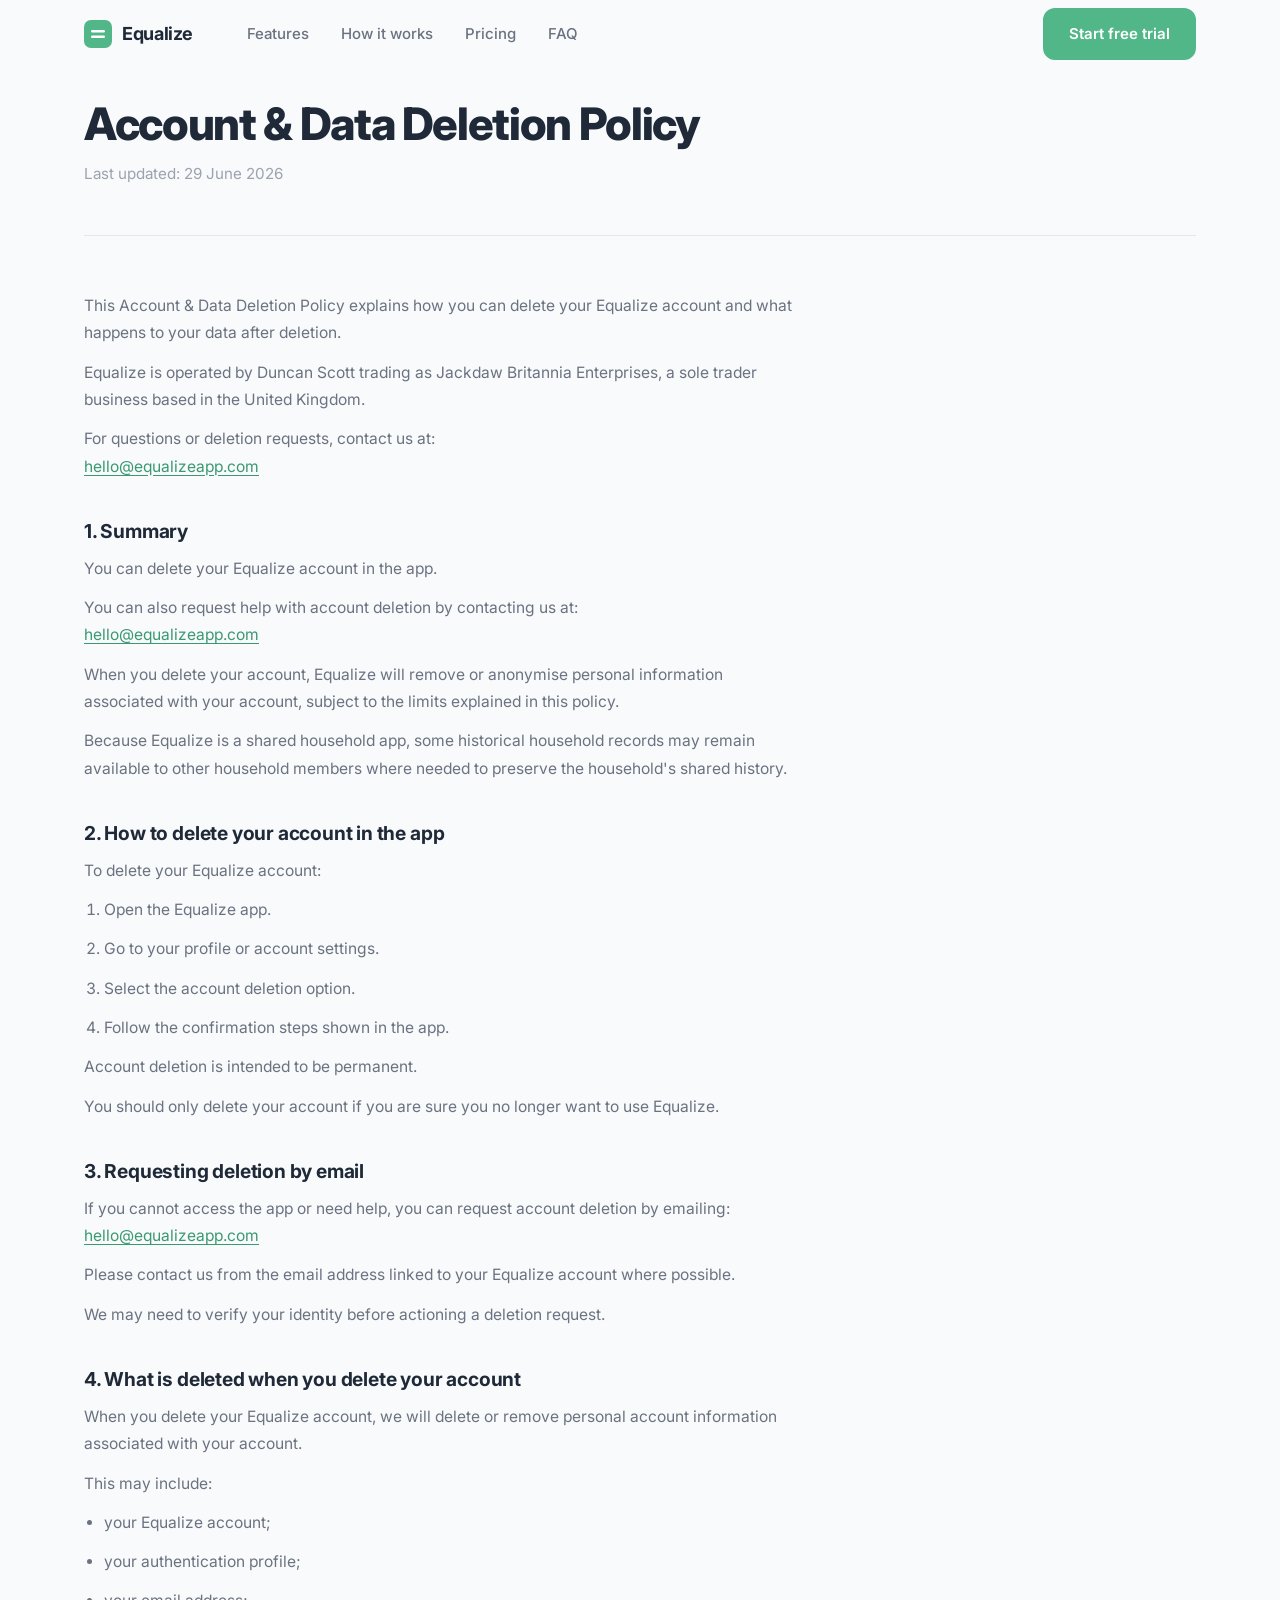
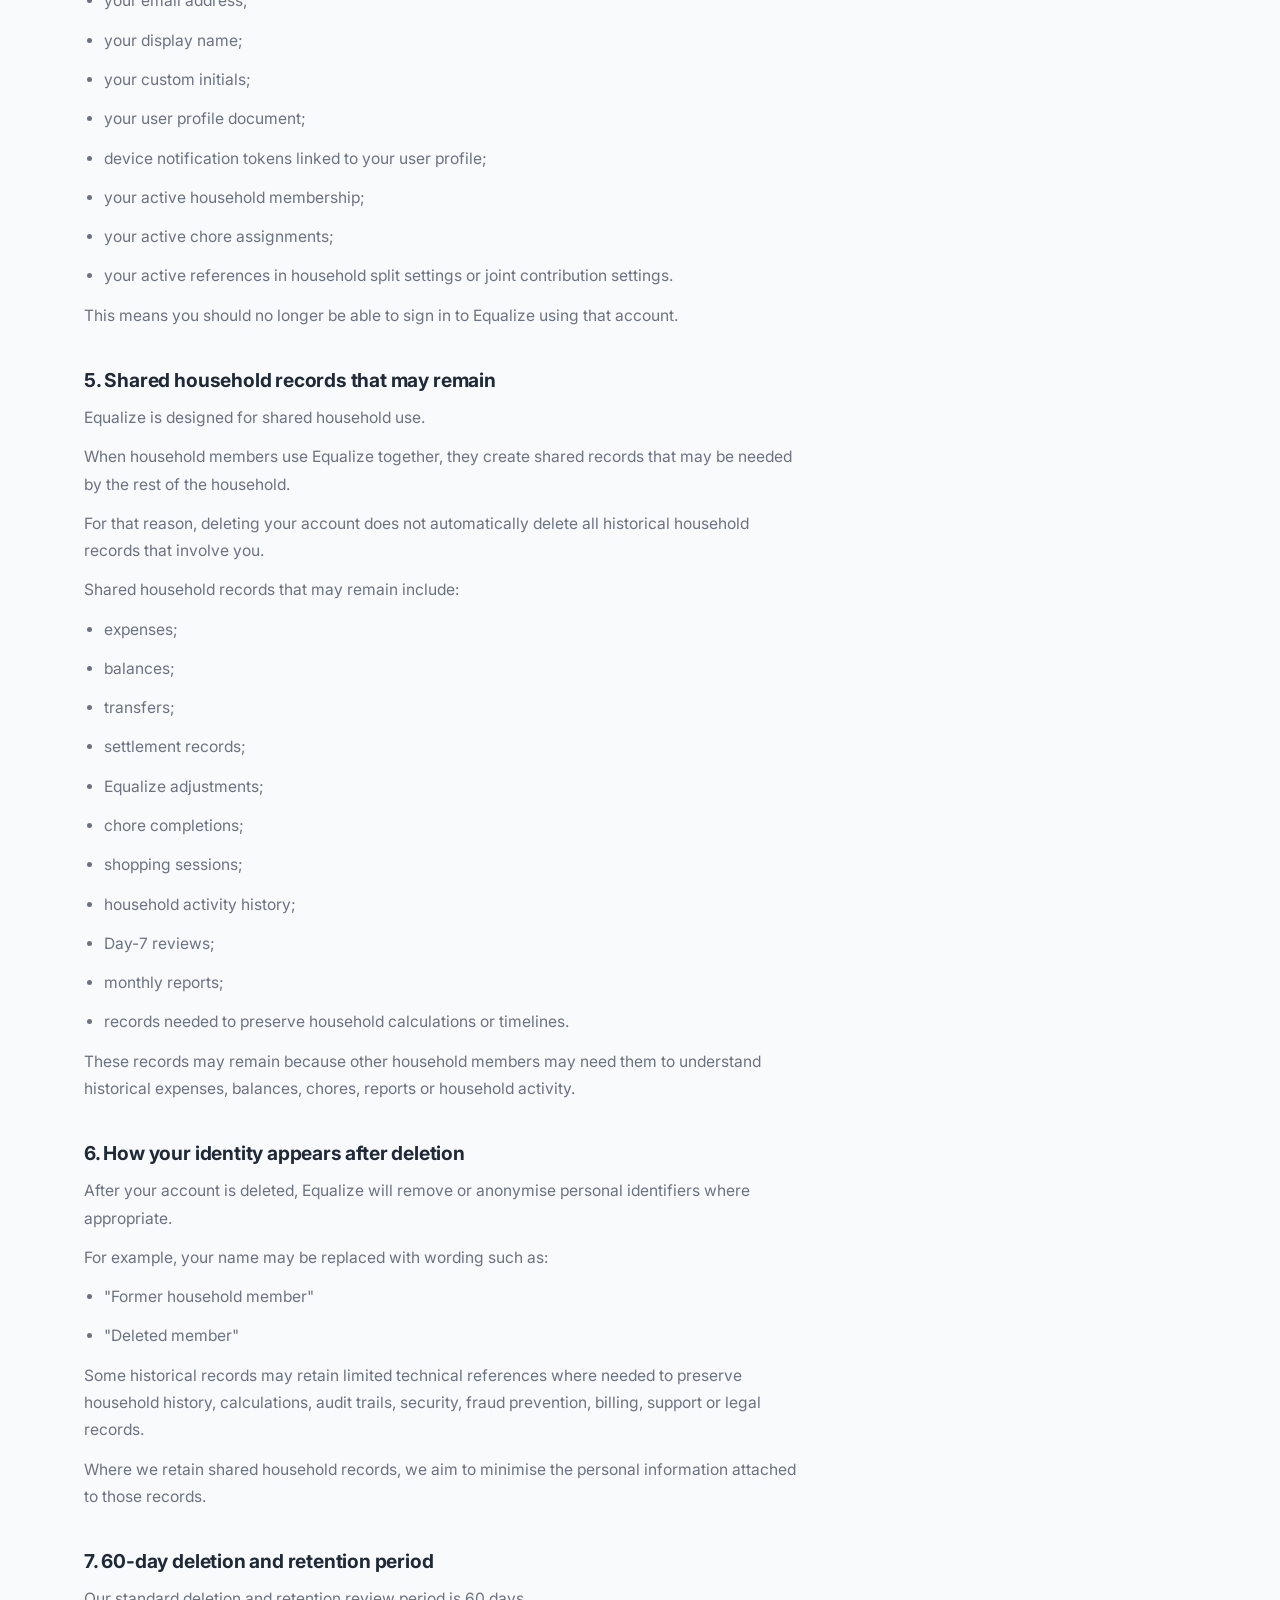
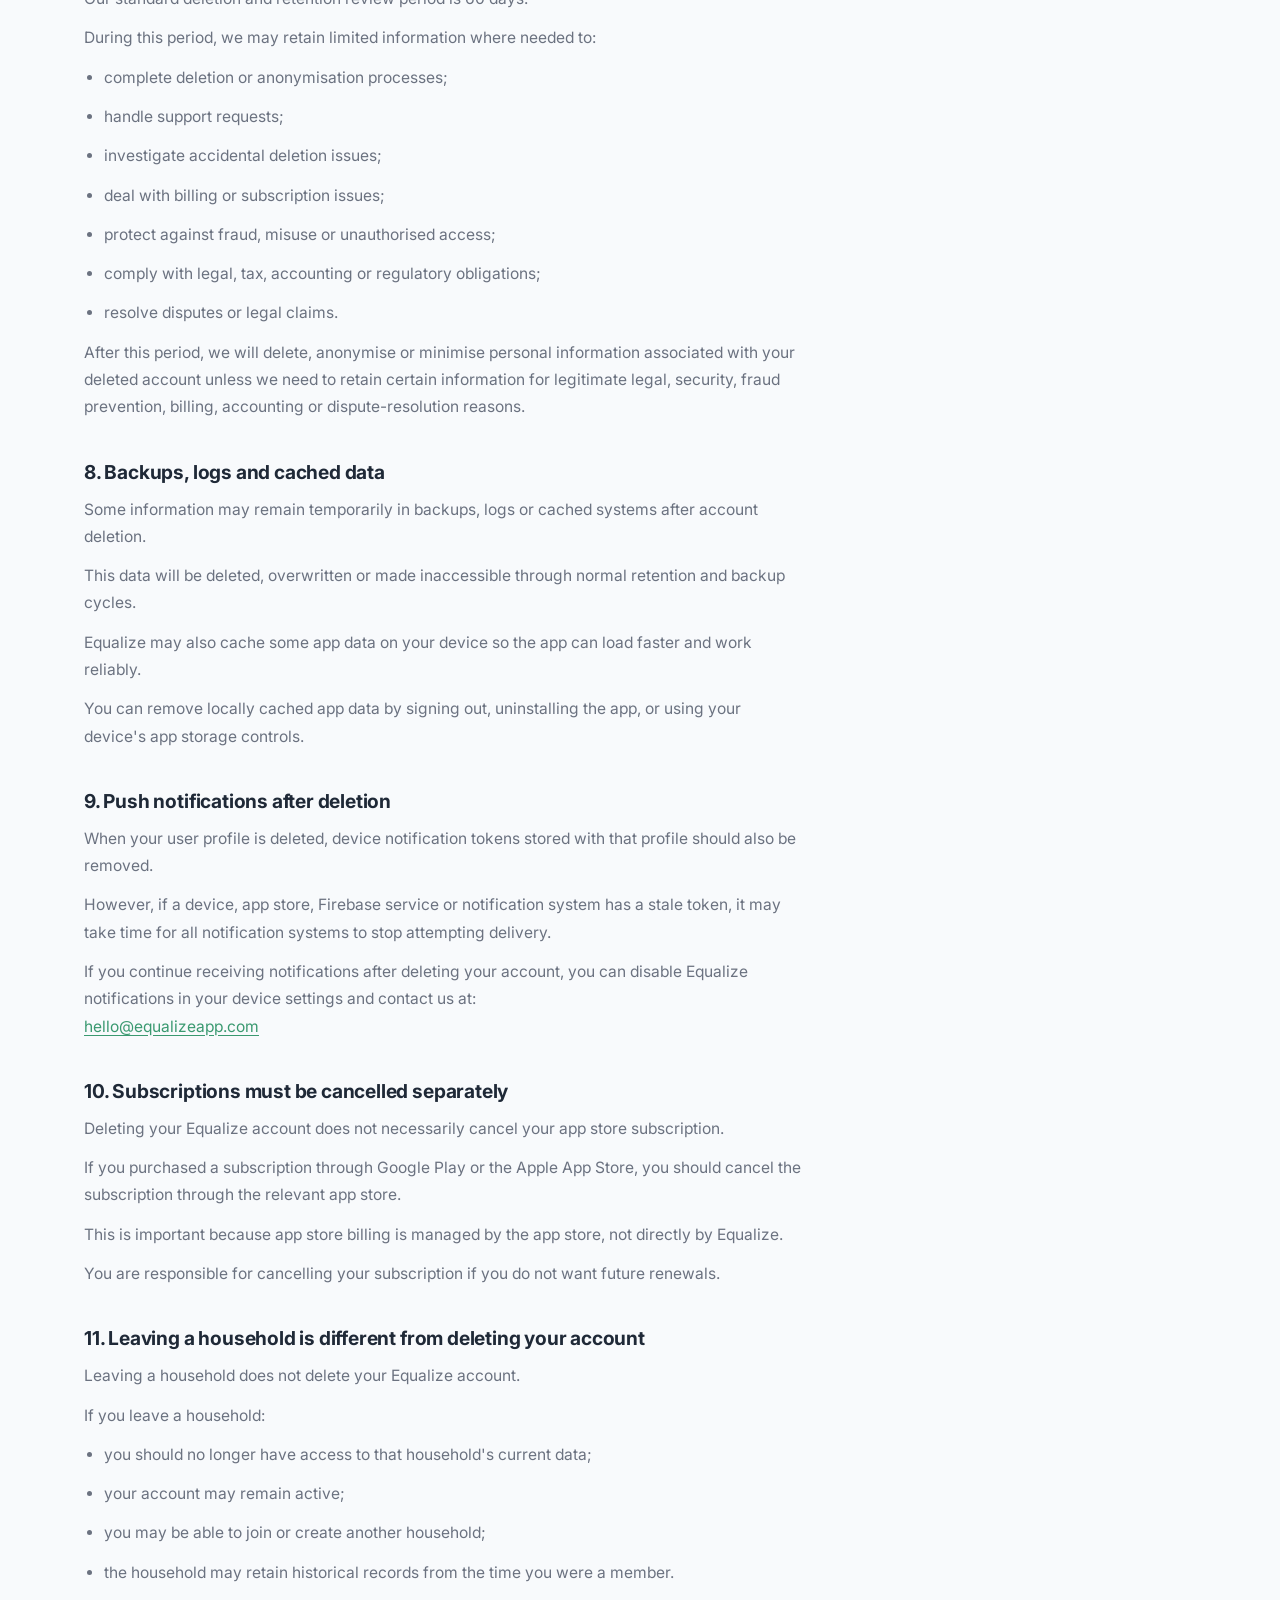
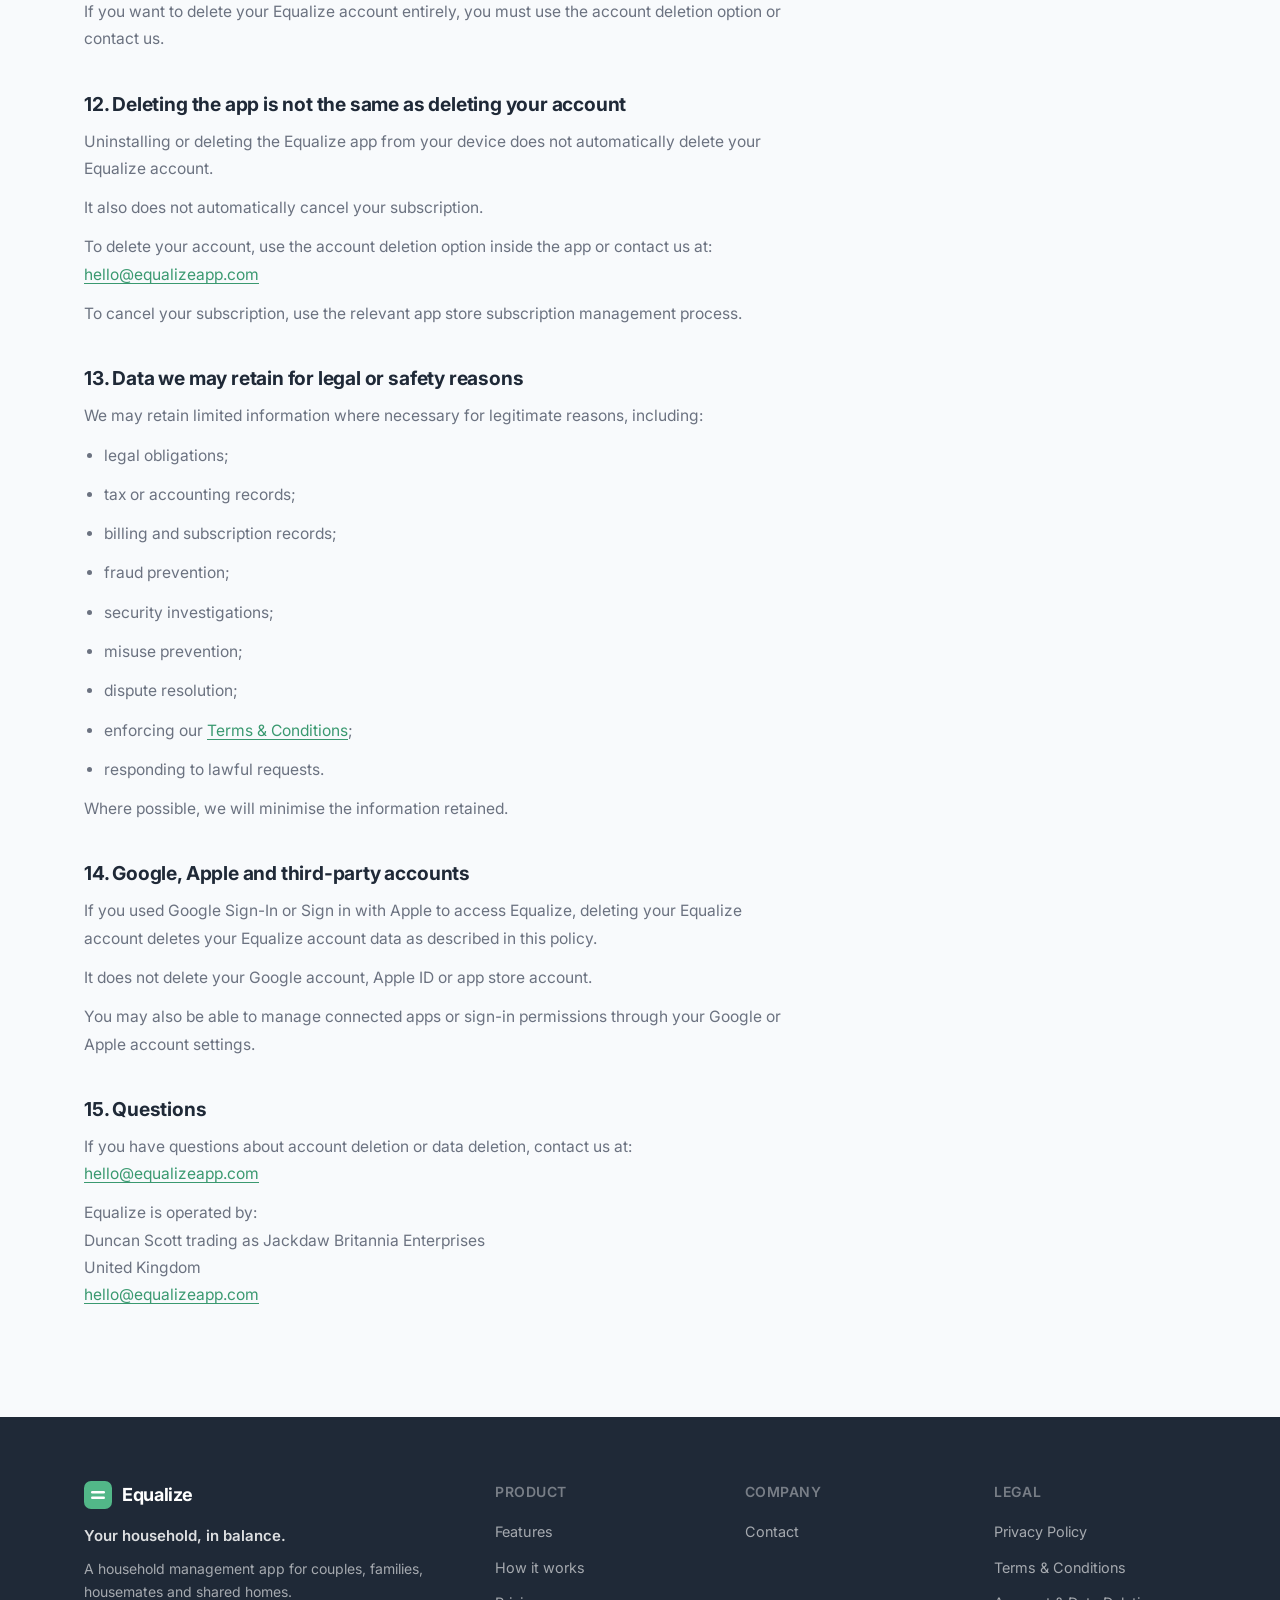
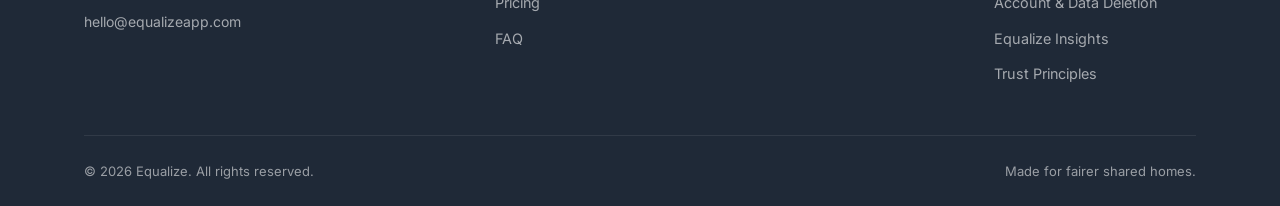
==== account-deletion.html @ 2d099018 "Update Equalize website legal pages" ====
<!DOCTYPE html>
<html lang="en">
<head>
  <meta charset="UTF-8">
  <meta name="viewport" content="width=device-width, initial-scale=1.0">
  <meta name="description" content="Equalize Account &amp; Data Deletion Policy — how to delete your account and what happens to your data.">
  <meta name="theme-color" content="#52B788">
  <title>Account &amp; Data Deletion — Equalize</title>
  <link rel="icon" type="image/svg+xml" href="favicon.svg">
  <link rel="canonical" href="https://www.equalizeapp.com/account-deletion.html">
  <meta property="og:type" content="website">
  <meta property="og:title" content="Account &amp; Data Deletion — Equalize">
  <meta property="og:description" content="Equalize Account &amp; Data Deletion Policy — how to delete your account and what happens to your data.">
  <meta property="og:url" content="https://www.equalizeapp.com/account-deletion.html">
  <meta name="twitter:card" content="summary">
  <link rel="preconnect" href="https://fonts.googleapis.com">
  <link rel="preconnect" href="https://fonts.gstatic.com" crossorigin>
  <link href="https://fonts.googleapis.com/css2?family=Inter:wght@300;400;500;600;700;800&display=swap" rel="stylesheet">
  <link rel="stylesheet" href="styles.css">
</head>
<body>

  <nav class="nav" id="nav">
    <div class="container nav-inner">

      <a href="index.html" class="nav-logo">
        <svg class="logo-icon" width="28" height="28" viewBox="0 0 28 28" fill="none" aria-hidden="true">
          <rect width="28" height="28" rx="7" fill="#52B788"/>
          <rect x="7" y="10" width="14" height="2.5" rx="1.25" fill="white"/>
          <rect x="7" y="15.5" width="14" height="2.5" rx="1.25" fill="white"/>
        </svg>
        <span class="logo-text">Equalize</span>
      </a>

      <ul class="nav-links" role="list">
        <li><a href="index.html#features">Features</a></li>
        <li><a href="index.html#how-it-works">How it works</a></li>
        <li><a href="index.html#pricing">Pricing</a></li>
        <li><a href="index.html#faq">FAQ</a></li>
      </ul>

      <div class="nav-actions">
        <a href="index.html#pricing" class="btn btn-primary">Start free trial</a>
      </div>

      <a href="index.html" class="hamburger" aria-label="Back to home">
        <span></span>
        <span></span>
        <span></span>
      </a>

    </div>
  </nav>

  <main>
    <div class="container">

      <div class="legal-header">
        <h1>Account &amp; Data Deletion Policy</h1>
        <p>Last updated: 29 June 2026</p>
      </div>

      <div class="legal-content">

        <p>This Account &amp; Data Deletion Policy explains how you can delete your Equalize account and what happens to your data after deletion.</p>

        <p>Equalize is operated by Duncan Scott trading as Jackdaw Britannia Enterprises, a sole trader business based in the United Kingdom.</p>

        <p>For questions or deletion requests, contact us at:<br>
        <a href="mailto:hello@equalizeapp.com">hello@equalizeapp.com</a></p>

        <h2>1. Summary</h2>
        <p>You can delete your Equalize account in the app.</p>
        <p>You can also request help with account deletion by contacting us at:<br>
        <a href="mailto:hello@equalizeapp.com">hello@equalizeapp.com</a></p>
        <p>When you delete your account, Equalize will remove or anonymise personal information associated with your account, subject to the limits explained in this policy.</p>
        <p>Because Equalize is a shared household app, some historical household records may remain available to other household members where needed to preserve the household's shared history.</p>

        <h2>2. How to delete your account in the app</h2>
        <p>To delete your Equalize account:</p>
        <ol>
          <li>Open the Equalize app.</li>
          <li>Go to your profile or account settings.</li>
          <li>Select the account deletion option.</li>
          <li>Follow the confirmation steps shown in the app.</li>
        </ol>
        <p>Account deletion is intended to be permanent.</p>
        <p>You should only delete your account if you are sure you no longer want to use Equalize.</p>

        <h2>3. Requesting deletion by email</h2>
        <p>If you cannot access the app or need help, you can request account deletion by emailing:<br>
        <a href="mailto:hello@equalizeapp.com">hello@equalizeapp.com</a></p>
        <p>Please contact us from the email address linked to your Equalize account where possible.</p>
        <p>We may need to verify your identity before actioning a deletion request.</p>

        <h2>4. What is deleted when you delete your account</h2>
        <p>When you delete your Equalize account, we will delete or remove personal account information associated with your account.</p>
        <p>This may include:</p>
        <ul>
          <li>your Equalize account;</li>
          <li>your authentication profile;</li>
          <li>your email address;</li>
          <li>your display name;</li>
          <li>your custom initials;</li>
          <li>your user profile document;</li>
          <li>device notification tokens linked to your user profile;</li>
          <li>your active household membership;</li>
          <li>your active chore assignments;</li>
          <li>your active references in household split settings or joint contribution settings.</li>
        </ul>
        <p>This means you should no longer be able to sign in to Equalize using that account.</p>

        <h2>5. Shared household records that may remain</h2>
        <p>Equalize is designed for shared household use.</p>
        <p>When household members use Equalize together, they create shared records that may be needed by the rest of the household.</p>
        <p>For that reason, deleting your account does not automatically delete all historical household records that involve you.</p>
        <p>Shared household records that may remain include:</p>
        <ul>
          <li>expenses;</li>
          <li>balances;</li>
          <li>transfers;</li>
          <li>settlement records;</li>
          <li>Equalize adjustments;</li>
          <li>chore completions;</li>
          <li>shopping sessions;</li>
          <li>household activity history;</li>
          <li>Day-7 reviews;</li>
          <li>monthly reports;</li>
          <li>records needed to preserve household calculations or timelines.</li>
        </ul>
        <p>These records may remain because other household members may need them to understand historical expenses, balances, chores, reports or household activity.</p>

        <h2>6. How your identity appears after deletion</h2>
        <p>After your account is deleted, Equalize will remove or anonymise personal identifiers where appropriate.</p>
        <p>For example, your name may be replaced with wording such as:</p>
        <ul>
          <li>"Former household member"</li>
          <li>"Deleted member"</li>
        </ul>
        <p>Some historical records may retain limited technical references where needed to preserve household history, calculations, audit trails, security, fraud prevention, billing, support or legal records.</p>
        <p>Where we retain shared household records, we aim to minimise the personal information attached to those records.</p>

        <h2>7. 60-day deletion and retention period</h2>
        <p>Our standard deletion and retention review period is 60 days.</p>
        <p>During this period, we may retain limited information where needed to:</p>
        <ul>
          <li>complete deletion or anonymisation processes;</li>
          <li>handle support requests;</li>
          <li>investigate accidental deletion issues;</li>
          <li>deal with billing or subscription issues;</li>
          <li>protect against fraud, misuse or unauthorised access;</li>
          <li>comply with legal, tax, accounting or regulatory obligations;</li>
          <li>resolve disputes or legal claims.</li>
        </ul>
        <p>After this period, we will delete, anonymise or minimise personal information associated with your deleted account unless we need to retain certain information for legitimate legal, security, fraud prevention, billing, accounting or dispute-resolution reasons.</p>

        <h2>8. Backups, logs and cached data</h2>
        <p>Some information may remain temporarily in backups, logs or cached systems after account deletion.</p>
        <p>This data will be deleted, overwritten or made inaccessible through normal retention and backup cycles.</p>
        <p>Equalize may also cache some app data on your device so the app can load faster and work reliably.</p>
        <p>You can remove locally cached app data by signing out, uninstalling the app, or using your device's app storage controls.</p>

        <h2>9. Push notifications after deletion</h2>
        <p>When your user profile is deleted, device notification tokens stored with that profile should also be removed.</p>
        <p>However, if a device, app store, Firebase service or notification system has a stale token, it may take time for all notification systems to stop attempting delivery.</p>
        <p>If you continue receiving notifications after deleting your account, you can disable Equalize notifications in your device settings and contact us at:<br>
        <a href="mailto:hello@equalizeapp.com">hello@equalizeapp.com</a></p>

        <h2>10. Subscriptions must be cancelled separately</h2>
        <p>Deleting your Equalize account does not necessarily cancel your app store subscription.</p>
        <p>If you purchased a subscription through Google Play or the Apple App Store, you should cancel the subscription through the relevant app store.</p>
        <p>This is important because app store billing is managed by the app store, not directly by Equalize.</p>
        <p>You are responsible for cancelling your subscription if you do not want future renewals.</p>

        <h2>11. Leaving a household is different from deleting your account</h2>
        <p>Leaving a household does not delete your Equalize account.</p>
        <p>If you leave a household:</p>
        <ul>
          <li>you should no longer have access to that household's current data;</li>
          <li>your account may remain active;</li>
          <li>you may be able to join or create another household;</li>
          <li>the household may retain historical records from the time you were a member.</li>
        </ul>
        <p>If you want to delete your Equalize account entirely, you must use the account deletion option or contact us.</p>

        <h2>12. Deleting the app is not the same as deleting your account</h2>
        <p>Uninstalling or deleting the Equalize app from your device does not automatically delete your Equalize account.</p>
        <p>It also does not automatically cancel your subscription.</p>
        <p>To delete your account, use the account deletion option inside the app or contact us at:<br>
        <a href="mailto:hello@equalizeapp.com">hello@equalizeapp.com</a></p>
        <p>To cancel your subscription, use the relevant app store subscription management process.</p>

        <h2>13. Data we may retain for legal or safety reasons</h2>
        <p>We may retain limited information where necessary for legitimate reasons, including:</p>
        <ul>
          <li>legal obligations;</li>
          <li>tax or accounting records;</li>
          <li>billing and subscription records;</li>
          <li>fraud prevention;</li>
          <li>security investigations;</li>
          <li>misuse prevention;</li>
          <li>dispute resolution;</li>
          <li>enforcing our <a href="terms.html">Terms &amp; Conditions</a>;</li>
          <li>responding to lawful requests.</li>
        </ul>
        <p>Where possible, we will minimise the information retained.</p>

        <h2>14. Google, Apple and third-party accounts</h2>
        <p>If you used Google Sign-In or Sign in with Apple to access Equalize, deleting your Equalize account deletes your Equalize account data as described in this policy.</p>
        <p>It does not delete your Google account, Apple ID or app store account.</p>
        <p>You may also be able to manage connected apps or sign-in permissions through your Google or Apple account settings.</p>

        <h2>15. Questions</h2>
        <p>If you have questions about account deletion or data deletion, contact us at:<br>
        <a href="mailto:hello@equalizeapp.com">hello@equalizeapp.com</a></p>
        <p>Equalize is operated by:<br>
        Duncan Scott trading as Jackdaw Britannia Enterprises<br>
        United Kingdom<br>
        <a href="mailto:hello@equalizeapp.com">hello@equalizeapp.com</a></p>

      </div>
    </div>
  </main>

  <footer class="footer">
    <div class="container">
      <div class="footer-grid">

        <div class="footer-brand">
          <a href="index.html" class="nav-logo footer-logo">
            <svg class="logo-icon" width="28" height="28" viewBox="0 0 28 28" fill="none" aria-hidden="true">
              <rect width="28" height="28" rx="7" fill="#52B788"/>
              <rect x="7" y="10" width="14" height="2.5" rx="1.25" fill="white"/>
              <rect x="7" y="15.5" width="14" height="2.5" rx="1.25" fill="white"/>
            </svg>
            <span class="logo-text">Equalize</span>
          </a>
          <p class="footer-tagline">Your household, in balance.</p>
          <p class="footer-desc">A household management app for couples, families, housemates and shared homes.</p>
          <a href="mailto:hello@equalizeapp.com" class="footer-email">hello@equalizeapp.com</a>
        </div>

        <div class="footer-col">
          <h4>Product</h4>
          <ul role="list">
            <li><a href="index.html#features">Features</a></li>
            <li><a href="index.html#how-it-works">How it works</a></li>
            <li><a href="index.html#pricing">Pricing</a></li>
            <li><a href="index.html#faq">FAQ</a></li>
          </ul>
        </div>

        <div class="footer-col">
          <h4>Company</h4>
          <ul role="list">
            <li><a href="mailto:hello@equalizeapp.com">Contact</a></li>
          </ul>
        </div>

        <div class="footer-col">
          <h4>Legal</h4>
          <ul role="list">
            <li><a href="privacy.html">Privacy Policy</a></li>
            <li><a href="terms.html">Terms &amp; Conditions</a></li>
            <li><a href="account-deletion.html">Account &amp; Data Deletion</a></li>
            <li><a href="equalize-insights.html">Equalize Insights</a></li>
            <li><a href="trust.html">Trust Principles</a></li>
          </ul>
        </div>

      </div>

      <div class="footer-bottom">
        <p>&copy; 2026 Equalize. All rights reserved.</p>
        <p>Made for fairer shared homes.</p>
      </div>
    </div>
  </footer>

  <script src="script.js"></script>
</body>
</html>
---- styles.css ----
/* ============================================================
   VARIABLES & RESET
============================================================ */

:root {
  --green:        #52B788;
  --green-light:  #D8F3DC;
  --green-dark:   #3a9970;
  --green-deeper: #2D6A4F;
  --text:         #1F2937;
  --text-muted:   #6B7280;
  --text-light:   #9CA3AF;
  --bg:           #F8FAFC;
  --white:        #ffffff;
  --border:       #E5E7EB;
  --border-light: #F3F4F6;

  --radius-sm:  6px;
  --radius:     12px;
  --radius-lg:  18px;
  --radius-xl:  28px;
  --radius-2xl: 40px;

  --shadow-xs: 0 1px 2px rgba(0,0,0,0.05);
  --shadow-sm: 0 1px 4px rgba(0,0,0,0.06), 0 2px 8px rgba(0,0,0,0.04);
  --shadow-md: 0 4px 16px rgba(0,0,0,0.08), 0 2px 6px rgba(0,0,0,0.04);
  --shadow-lg: 0 12px 40px rgba(0,0,0,0.1), 0 4px 12px rgba(0,0,0,0.05);
  --shadow-xl: 0 24px 64px rgba(0,0,0,0.14), 0 8px 24px rgba(0,0,0,0.06);
  --shadow-phone: 0 32px 80px rgba(0,0,0,0.22), 0 8px 24px rgba(0,0,0,0.12);

  --transition: 200ms ease;
  --transition-slow: 350ms ease;

  --font: 'Inter', -apple-system, BlinkMacSystemFont, 'Segoe UI', sans-serif;

  --container: 1160px;
  --nav-height: 68px;
}

*, *::before, *::after {
  box-sizing: border-box;
  margin: 0;
  padding: 0;
}

html {
  scroll-behavior: smooth;
  font-size: 16px;
}

body {
  font-family: var(--font);
  color: var(--text);
  background: var(--bg);
  line-height: 1.6;
  -webkit-font-smoothing: antialiased;
  -moz-osx-font-smoothing: grayscale;
  overflow-x: hidden;
}

img { display: block; max-width: 100%; }
ul { list-style: none; }
a { text-decoration: none; color: inherit; }
button { font-family: inherit; cursor: pointer; border: none; background: none; }


/* ============================================================
   TYPOGRAPHY
============================================================ */

h1 { font-size: clamp(2.4rem, 5vw, 3.6rem); font-weight: 800; line-height: 1.1; letter-spacing: -0.03em; color: var(--text); }
h2 { font-size: clamp(1.8rem, 3.5vw, 2.6rem); font-weight: 700; line-height: 1.2; letter-spacing: -0.02em; color: var(--text); }
h3 { font-size: 1.25rem; font-weight: 700; line-height: 1.3; letter-spacing: -0.01em; color: var(--text); }
h4 { font-size: 0.875rem; font-weight: 600; letter-spacing: 0.04em; text-transform: uppercase; color: var(--text-muted); }
p  { color: var(--text-muted); line-height: 1.7; }


/* ============================================================
   LAYOUT
============================================================ */

.container {
  max-width: var(--container);
  margin-inline: auto;
  padding-inline: 24px;
}

.section-header {
  text-align: center;
  max-width: 640px;
  margin-inline: auto;
  margin-bottom: 64px;
}

.section-header p {
  margin-top: 16px;
  font-size: 1.1rem;
}

.section-header--light h2,
.section-header--light p {
  color: var(--white);
}

.section-header--light p {
  opacity: 0.8;
}


/* ============================================================
   BUTTONS
============================================================ */

.btn {
  display: inline-flex;
  align-items: center;
  justify-content: center;
  gap: 8px;
  padding: 12px 24px;
  border-radius: var(--radius);
  font-size: 0.9375rem;
  font-weight: 600;
  transition: all var(--transition);
  white-space: nowrap;
  cursor: pointer;
  border: 2px solid transparent;
}

.btn-primary {
  background: var(--green);
  color: var(--white);
  border-color: var(--green);
}
.btn-primary:hover {
  background: var(--green-dark);
  border-color: var(--green-dark);
  transform: translateY(-1px);
  box-shadow: 0 6px 20px rgba(82,183,136,0.35);
}
.btn-primary:active { transform: translateY(0); }

.btn-outline {
  background: transparent;
  color: var(--green);
  border-color: var(--green);
}
.btn-outline:hover {
  background: var(--green-light);
}

.btn-ghost {
  background: transparent;
  color: var(--text);
  border-color: var(--border);
}
.btn-ghost:hover {
  background: var(--white);
  box-shadow: var(--shadow-sm);
}

.btn-white {
  background: var(--white);
  color: var(--green-deeper);
  border-color: var(--white);
}
.btn-white:hover {
  background: var(--green-light);
  border-color: var(--green-light);
  transform: translateY(-1px);
  box-shadow: 0 6px 20px rgba(0,0,0,0.15);
}

.btn-large {
  padding: 16px 32px;
  font-size: 1rem;
  border-radius: var(--radius-lg);
}

.btn-full { width: 100%; }

.btn-disabled {
  opacity: 0.5;
  cursor: default;
  pointer-events: none;
}


/* ============================================================
   NAVIGATION
============================================================ */

.nav {
  position: fixed;
  top: 0;
  left: 0;
  right: 0;
  z-index: 100;
  height: var(--nav-height);
  background: rgba(248,250,252,0.9);
  backdrop-filter: blur(12px);
  -webkit-backdrop-filter: blur(12px);
  border-bottom: 1px solid transparent;
  transition: border-color var(--transition), box-shadow var(--transition), background var(--transition);
}

.nav.is-scrolled {
  background: rgba(248,250,252,0.97);
  border-bottom-color: var(--border);
  box-shadow: var(--shadow-xs);
}

.nav-inner {
  display: flex;
  align-items: center;
  height: var(--nav-height);
  gap: 32px;
}

.nav-logo {
  display: flex;
  align-items: center;
  gap: 10px;
  flex-shrink: 0;
}

.logo-text {
  font-size: 1.125rem;
  font-weight: 700;
  color: var(--text);
  letter-spacing: -0.02em;
}

.nav-links {
  display: flex;
  align-items: center;
  gap: 4px;
  list-style: none;
  margin-left: 8px;
}

.nav-links a {
  padding: 8px 14px;
  font-size: 0.9375rem;
  font-weight: 500;
  color: var(--text-muted);
  border-radius: var(--radius-sm);
  transition: color var(--transition), background var(--transition);
}

.nav-links a:hover,
.nav-links a.is-active {
  color: var(--text);
  background: var(--border-light);
}

.nav-actions {
  display: flex;
  align-items: center;
  gap: 12px;
  margin-left: auto;
}

.nav-signin {
  font-size: 0.9375rem;
  font-weight: 500;
  color: var(--text-muted);
  transition: color var(--transition);
}
.nav-signin:hover { color: var(--text); }

.hamburger {
  display: none;
  flex-direction: column;
  gap: 5px;
  padding: 8px;
  border-radius: var(--radius-sm);
  transition: background var(--transition);
  margin-left: auto;
}
.hamburger:hover { background: var(--border-light); }

.hamburger span {
  display: block;
  width: 22px;
  height: 2px;
  background: var(--text);
  border-radius: 2px;
  transition: all var(--transition-slow);
  transform-origin: center;
}

.hamburger.is-active span:nth-child(1) { transform: translateY(7px) rotate(45deg); }
.hamburger.is-active span:nth-child(2) { opacity: 0; transform: scaleX(0); }
.hamburger.is-active span:nth-child(3) { transform: translateY(-7px) rotate(-45deg); }


/* ============================================================
   MOBILE MENU
============================================================ */

.mobile-menu {
  position: fixed;
  top: var(--nav-height);
  left: 0;
  right: 0;
  z-index: 99;
  background: var(--white);
  border-bottom: 1px solid var(--border);
  box-shadow: var(--shadow-lg);
  transform: translateY(-8px);
  opacity: 0;
  pointer-events: none;
  transition: transform var(--transition-slow), opacity var(--transition-slow);
}

.mobile-menu.is-open {
  transform: translateY(0);
  opacity: 1;
  pointer-events: all;
}

.mobile-menu-inner {
  padding: 20px 24px 28px;
  display: flex;
  flex-direction: column;
  gap: 4px;
}

.mobile-link {
  padding: 12px 16px;
  font-size: 1rem;
  font-weight: 500;
  color: var(--text-muted);
  border-radius: var(--radius-sm);
  transition: color var(--transition), background var(--transition);
}
.mobile-link:hover {
  color: var(--text);
  background: var(--bg);
}

.mobile-divider {
  height: 1px;
  background: var(--border);
  margin: 8px 0;
}


/* ============================================================
   SCROLL ANIMATIONS
============================================================ */

.animate-on-scroll {
  opacity: 0;
  transform: translateY(24px);
  transition: opacity 0.55s ease, transform 0.55s ease;
}

.animate-on-scroll.is-visible {
  opacity: 1;
  transform: translateY(0);
}


/* ============================================================
   HERO
============================================================ */

.hero {
  padding-top: calc(var(--nav-height) + 60px);
  padding-bottom: 80px;
  background: var(--white);
  overflow: hidden;
}

.hero-container {
  display: grid;
  grid-template-columns: 1fr 1fr;
  gap: 64px;
  align-items: center;
}

.hero-text { max-width: 560px; }

.eyebrow {
  display: inline-block;
  font-size: 0.8125rem;
  font-weight: 600;
  letter-spacing: 0.06em;
  text-transform: uppercase;
  color: var(--green);
  background: var(--green-light);
  padding: 6px 14px;
  border-radius: 100px;
  margin-bottom: 24px;
}

.hero-headline { margin-bottom: 24px; }

.hero-sub {
  font-size: 1.125rem;
  line-height: 1.75;
  margin-bottom: 36px;
  color: var(--text-muted);
}

.hero-actions {
  display: flex;
  gap: 12px;
  flex-wrap: wrap;
  margin-bottom: 16px;
}

.hero-note {
  font-size: 0.8125rem;
  color: var(--text-light);
  margin-bottom: 32px;
}

.audience-tags {
  display: flex;
  flex-wrap: wrap;
  gap: 8px;
}

.audience-tag {
  font-size: 0.8125rem;
  font-weight: 500;
  color: var(--text-muted);
  background: var(--bg);
  border: 1px solid var(--border);
  padding: 5px 12px;
  border-radius: 100px;
}


/* ============================================================
   PHONE MOCKUPS — HERO
============================================================ */

.hero-visual {
  display: flex;
  justify-content: center;
  align-items: center;
}

.phones-group {
  position: relative;
  width: 380px;
  height: 540px;
}

.phone {
  position: absolute;
  border-radius: var(--radius-2xl);
  box-shadow: var(--shadow-phone);
}

.phone-body {
  border-radius: inherit;
  background: #18181B;
  padding: 10px;
  position: relative;
}

.phone-camera {
  position: absolute;
  top: 14px;
  left: 50%;
  transform: translateX(-50%);
  width: 10px;
  height: 10px;
  background: #2D2D30;
  border-radius: 50%;
  z-index: 2;
}

.phone-screen {
  border-radius: calc(var(--radius-2xl) - 8px);
  overflow: hidden;
  background: #000;
}

/* Real screenshot inside hero phone */
.phone-screenshot {
  display: block;
  width: 100%;
  aspect-ratio: 9 / 19.5;
  object-fit: cover;
  border-radius: calc(var(--radius-2xl) - 8px);
}

.phone-home-bar {
  height: 4px;
  background: rgba(255,255,255,0.25);
  border-radius: 2px;
  width: 80px;
  margin: 8px auto 2px;
}

.phone--primary {
  width: 210px;
  left: 20px;
  top: 20px;
  z-index: 2;
  transform: rotate(-3deg);
}

.phone--secondary {
  width: 180px;
  right: 10px;
  top: 60px;
  z-index: 1;
  transform: rotate(4deg);
}


/* ============================================================
   PHONE FRAMES — FEATURES
============================================================ */

.feature-ui { display: flex; justify-content: center; }

.fp-frame {
  background: #18181B;
  border-radius: 36px;
  padding: 10px 8px;
  width: 240px;
  box-shadow: 0 24px 64px rgba(0,0,0,0.15), 0 8px 20px rgba(0,0,0,0.08);
  position: relative;
  transition: transform var(--transition-slow), box-shadow var(--transition-slow);
}

.fp-frame:hover {
  transform: translateY(-6px);
  box-shadow: 0 36px 80px rgba(0,0,0,0.2), 0 12px 32px rgba(0,0,0,0.1);
}

.fp-notch {
  position: absolute;
  top: 14px;
  left: 50%;
  transform: translateX(-50%);
  width: 10px;
  height: 10px;
  background: #2D2D30;
  border-radius: 50%;
  z-index: 2;
}

.fp-img {
  display: block;
  width: 100%;
  border-radius: 28px;
  aspect-ratio: 9 / 19.5;
  object-fit: cover;
}

.fp-home {
  width: 70px;
  height: 4px;
  background: rgba(255,255,255,0.2);
  border-radius: 2px;
  margin: 8px auto 2px;
}


/* ============================================================
   PROBLEM
============================================================ */

.problem {
  background: var(--green-light);
  padding: 96px 0;
}

.problem-text {
  text-align: center;
  max-width: 600px;
  margin-inline: auto;
  margin-bottom: 56px;
}

.problem-text h2 { margin-bottom: 20px; }

.pain-cards {
  display: grid;
  grid-template-columns: repeat(3, 1fr);
  gap: 20px;
  margin-bottom: 56px;
}

.pain-card {
  background: var(--white);
  border-radius: var(--radius-lg);
  padding: 28px 24px 24px;
  box-shadow: var(--shadow-sm);
  position: relative;
}

.pain-quote-mark {
  font-size: 2.5rem;
  font-weight: 800;
  color: var(--green);
  line-height: 1;
  margin-bottom: 8px;
}

.pain-card p {
  font-size: 0.9375rem;
  color: var(--text);
  font-weight: 500;
  line-height: 1.55;
  font-style: italic;
}

.problem-resolution { text-align: center; }

.problem-resolution p {
  font-size: 1.125rem;
  font-weight: 600;
  color: var(--green-deeper);
  max-width: 500px;
  margin-inline: auto;
}


/* ============================================================
   HOW IT WORKS
============================================================ */

.hiw {
  padding: 96px 0;
  background: var(--white);
}

.steps {
  display: grid;
  grid-template-columns: 1fr auto 1fr auto 1fr;
  gap: 0;
  align-items: start;
}

.step {
  text-align: center;
  padding: 0 16px;
}

.step-number {
  width: 52px;
  height: 52px;
  background: var(--green);
  color: white;
  border-radius: 50%;
  display: flex;
  align-items: center;
  justify-content: center;
  font-size: 1.25rem;
  font-weight: 800;
  margin-inline: auto;
  margin-bottom: 20px;
  box-shadow: 0 4px 16px rgba(82,183,136,0.35);
}

.step h3 { margin-bottom: 10px; }
.step p { font-size: 0.9375rem; }

.step-connector {
  width: 60px;
  height: 2px;
  border-top: 2px dashed var(--green);
  margin-top: 26px;
  flex-shrink: 0;
  align-self: flex-start;
}


/* ============================================================
   PRICING
============================================================ */

.pricing {
  padding: 96px 0;
  background: var(--bg);
}

.pricing-cards {
  display: grid;
  grid-template-columns: 1fr 1fr;
  gap: 24px;
  max-width: 760px;
  margin-inline: auto;
  margin-bottom: 48px;
  align-items: start;
}

.pricing-card {
  background: var(--white);
  border: 2px solid var(--border);
  border-radius: var(--radius-xl);
  padding: 36px 32px;
  transition: border-color var(--transition), box-shadow var(--transition);
}

.pricing-card:hover {
  border-color: var(--green-light);
  box-shadow: var(--shadow-md);
}

.pricing-card--featured {
  background: var(--green);
  border-color: var(--green);
  color: white;
  position: relative;
  box-shadow: 0 12px 40px rgba(82,183,136,0.3);
}

.pricing-card--featured:hover {
  border-color: var(--green-dark);
  box-shadow: 0 16px 48px rgba(82,183,136,0.4);
}

.pc-badge {
  display: inline-block;
  background: rgba(255,255,255,0.2);
  color: white;
  font-size: 0.75rem;
  font-weight: 600;
  padding: 4px 12px;
  border-radius: 100px;
  margin-bottom: 20px;
  letter-spacing: 0.03em;
}

.pc-name {
  font-size: 1rem;
  font-weight: 600;
  color: var(--text-muted);
  margin-bottom: 12px;
}
.pricing-card--featured .pc-name { color: rgba(255,255,255,0.85); }

.pc-price-row {
  display: flex;
  align-items: baseline;
  gap: 6px;
  margin-bottom: 6px;
}

.pc-amount {
  font-size: 2.8rem;
  font-weight: 800;
  color: var(--text);
  letter-spacing: -0.04em;
}
.pricing-card--featured .pc-amount { color: white; }

.pc-period {
  font-size: 1rem;
  color: var(--text-muted);
  font-weight: 500;
}
.pricing-card--featured .pc-period { color: rgba(255,255,255,0.75); }

.pc-equiv {
  font-size: 0.875rem;
  font-weight: 600;
  color: rgba(255,255,255,0.9);
  margin-bottom: 4px;
}

.pc-billing {
  font-size: 0.8125rem;
  color: var(--text-light);
  margin-bottom: 28px;
}
.pricing-card--featured .pc-billing { color: rgba(255,255,255,0.65); }

.pc-features {
  display: flex;
  flex-direction: column;
  gap: 12px;
  margin-bottom: 32px;
  list-style: none;
}

.pc-features li {
  display: flex;
  align-items: center;
  gap: 10px;
  font-size: 0.9375rem;
  font-weight: 500;
  color: var(--text);
}
.pc-features--light li { color: rgba(255,255,255,0.95); }

.check-icon {
  width: 20px;
  height: 20px;
  flex-shrink: 0;
}

/* Pricing preview phone */
.pricing-preview {
  display: flex;
  flex-direction: column;
  align-items: center;
  gap: 14px;
  margin-bottom: 40px;
}

.pp-frame {
  background: #18181B;
  border-radius: 30px;
  padding: 9px 7px;
  width: 175px;
  box-shadow: 0 16px 48px rgba(0,0,0,0.12);
  position: relative;
}

.pp-notch {
  position: absolute;
  top: 13px;
  left: 50%;
  transform: translateX(-50%);
  width: 8px;
  height: 8px;
  background: #2D2D30;
  border-radius: 50%;
  z-index: 2;
}

.pp-img {
  display: block;
  width: 100%;
  border-radius: 22px;
  aspect-ratio: 9 / 19.5;
  object-fit: cover;
}

.pp-home {
  width: 55px;
  height: 3px;
  background: rgba(255,255,255,0.2);
  border-radius: 2px;
  margin: 7px auto 2px;
}

.pp-caption {
  font-size: 0.8125rem;
  color: var(--text-light);
  font-weight: 500;
}

.pricing-trust {
  display: flex;
  align-items: center;
  justify-content: center;
  gap: 12px;
  flex-wrap: wrap;
}

.trust-item {
  display: flex;
  align-items: center;
  gap: 6px;
  font-size: 0.875rem;
  color: var(--text-muted);
  font-weight: 500;
}

.trust-sep { color: var(--border); font-size: 1.2rem; }


/* ============================================================
   FEATURES
============================================================ */

.features {
  padding: 96px 0;
  background: var(--white);
}

.feature-block {
  display: grid;
  grid-template-columns: 1fr 1fr;
  gap: 80px;
  align-items: center;
  margin-bottom: 96px;
}

.feature-block:last-child { margin-bottom: 0; }

.feature-block--reverse { direction: rtl; }
.feature-block--reverse > * { direction: ltr; }

.feature-tag {
  display: inline-block;
  font-size: 0.75rem;
  font-weight: 700;
  letter-spacing: 0.06em;
  text-transform: uppercase;
  color: var(--green);
  background: var(--green-light);
  padding: 5px 12px;
  border-radius: 100px;
  margin-bottom: 18px;
}

.feature-text h3 {
  font-size: 1.6rem;
  margin-bottom: 16px;
}

.feature-text p { font-size: 1rem; line-height: 1.75; }


/* ============================================================
   SCREENSHOTS GALLERY
============================================================ */

.screenshots {
  padding: 96px 0;
  background: #1A2332;
  overflow: hidden;
}

.screenshots .section-header h2 { color: white; }
.screenshots .section-header p { color: rgba(255,255,255,0.65); }

.ss-gallery {
  display: flex;
  align-items: flex-end;
  justify-content: center;
  gap: 16px;
}

.ss-item {
  display: flex;
  flex-direction: column;
  align-items: center;
  gap: 16px;
  flex-shrink: 0;
}

.ss-item--raised .ss-phone-frame { transform: translateY(-28px); }

.ss-phone-frame {
  background: #18181B;
  border-radius: 32px;
  padding: 10px 8px;
  width: 155px;
  box-shadow: 0 32px 64px rgba(0,0,0,0.5);
  transition: transform var(--transition-slow);
}
.ss-phone-frame:hover { transform: translateY(-6px) !important; }

.ss-phone-frame--lg {
  width: 185px;
  border-radius: 36px;
}

.ss-notch {
  width: 46px;
  height: 7px;
  background: #2D2D30;
  border-radius: 4px;
  margin: 0 auto 8px;
}

.ss-img {
  display: block;
  width: 100%;
  border-radius: 22px;
  aspect-ratio: 9 / 19.5;
  object-fit: cover;
}

.ss-home-bar {
  width: 56px;
  height: 3px;
  background: rgba(255,255,255,0.2);
  border-radius: 2px;
  margin: 8px auto 2px;
}

.ss-caption {
  font-size: 0.8125rem;
  font-weight: 500;
  color: rgba(255,255,255,0.5);
}


/* ============================================================
   FAQ
============================================================ */

.faq {
  padding: 96px 0;
  background: var(--white);
}

.faq-list {
  max-width: 720px;
  margin-inline: auto;
}

.faq-item {
  border-bottom: 1px solid var(--border);
}

.faq-item:first-child { border-top: 1px solid var(--border); }

.faq-q {
  display: flex;
  align-items: center;
  justify-content: space-between;
  width: 100%;
  padding: 22px 0;
  text-align: left;
  font-size: 1rem;
  font-weight: 600;
  color: var(--text);
  gap: 16px;
  transition: color var(--transition);
}

.faq-q:hover { color: var(--green); }

.faq-icon {
  width: 24px;
  height: 24px;
  flex-shrink: 0;
  color: var(--text-light);
  transition: transform var(--transition), color var(--transition);
}
.faq-icon svg { width: 100%; height: 100%; display: block; }

.faq-q[aria-expanded="true"] .faq-icon {
  transform: rotate(180deg);
  color: var(--green);
}

.faq-a {
  overflow: hidden;
  max-height: 0;
  transition: max-height 0.35s ease;
}

.faq-a.is-open {
  max-height: 300px;
}

.faq-a p {
  padding-bottom: 22px;
  font-size: 0.9375rem;
  line-height: 1.75;
}


/* ============================================================
   FINAL CTA
============================================================ */

.final-cta {
  padding: 96px 0;
  background: linear-gradient(135deg, var(--green) 0%, var(--green-deeper) 100%);
}

.final-cta-inner {
  text-align: center;
  max-width: 600px;
  margin-inline: auto;
}

.final-cta-inner h2 {
  color: white;
  font-size: clamp(1.8rem, 4vw, 2.8rem);
  margin-bottom: 16px;
}

.final-cta-inner > p:not(.cta-note) {
  color: rgba(255,255,255,0.8);
  font-size: 1.1rem;
}

/* Phone inside final CTA */
.cta-phone {
  display: flex;
  justify-content: center;
  margin: 36px 0;
}

.cta-frame {
  background: rgba(0,0,0,0.25);
  border-radius: 32px;
  padding: 10px 8px;
  width: 180px;
  box-shadow: 0 24px 64px rgba(0,0,0,0.3);
  position: relative;
  border: 1px solid rgba(255,255,255,0.1);
}

.cta-notch {
  position: absolute;
  top: 14px;
  left: 50%;
  transform: translateX(-50%);
  width: 8px;
  height: 8px;
  background: rgba(255,255,255,0.12);
  border-radius: 50%;
  z-index: 2;
}

.cta-img {
  display: block;
  width: 100%;
  border-radius: 24px;
  aspect-ratio: 9 / 19.5;
  object-fit: cover;
}

.cta-home {
  width: 60px;
  height: 3px;
  background: rgba(255,255,255,0.2);
  border-radius: 2px;
  margin: 8px auto 2px;
}

.cta-note {
  margin-top: 16px;
  font-size: 0.875rem;
  color: rgba(255,255,255,0.6);
}

.store-badges {
  display: flex;
  justify-content: center;
  gap: 16px;
  margin-top: 40px;
  flex-wrap: wrap;
}

.store-badge {
  display: flex;
  align-items: center;
  gap: 12px;
  background: rgba(255,255,255,0.12);
  border: 1.5px solid rgba(255,255,255,0.25);
  color: white;
  padding: 12px 20px;
  border-radius: var(--radius-lg);
  transition: background var(--transition), border-color var(--transition), transform var(--transition);
  min-width: 160px;
}

.store-badge:hover {
  background: rgba(255,255,255,0.2);
  border-color: rgba(255,255,255,0.5);
  transform: translateY(-2px);
}

.store-badge--soon {
  opacity: 0.55;
  cursor: default;
}
.store-badge--soon:hover {
  background: rgba(255,255,255,0.12);
  border-color: rgba(255,255,255,0.25);
  transform: none;
}

.store-icon { width: 24px; height: 24px; flex-shrink: 0; }

.store-badge-text {
  display: flex;
  flex-direction: column;
  text-align: left;
}

.store-sub {
  font-size: 0.6875rem;
  opacity: 0.75;
  line-height: 1;
}

.store-main {
  font-size: 0.9375rem;
  font-weight: 700;
  line-height: 1.3;
}


/* ============================================================
   FOOTER
============================================================ */

.footer {
  background: var(--text);
  padding: 64px 0 0;
}

.footer-grid {
  display: grid;
  grid-template-columns: 1.8fr 1fr 1fr 1fr;
  gap: 48px;
  padding-bottom: 48px;
}

.footer-logo { margin-bottom: 14px; display: inline-flex; }
.footer-logo .logo-text { color: white; }

.footer-tagline {
  font-size: 0.9375rem;
  font-weight: 600;
  color: rgba(255,255,255,0.85);
  margin-bottom: 8px;
}

.footer-desc {
  font-size: 0.875rem;
  color: rgba(255,255,255,0.6);
  line-height: 1.65;
}

.footer-col h4 {
  color: rgba(255,255,255,0.4);
  margin-bottom: 16px;
}

.footer-col ul {
  display: flex;
  flex-direction: column;
  gap: 10px;
  list-style: none;
}

.footer-col a {
  font-size: 0.9rem;
  color: rgba(255,255,255,0.6);
  transition: color var(--transition);
}
.footer-col a:hover { color: white; }

.footer-bottom {
  border-top: 1px solid rgba(255,255,255,0.08);
  padding: 24px 0;
  display: flex;
  align-items: center;
  justify-content: space-between;
  gap: 16px;
  flex-wrap: wrap;
}

.footer-bottom p {
  font-size: 0.8125rem;
  color: rgba(255,255,255,0.55);
}


/* ============================================================
   RESPONSIVE — TABLET (max 1024px)
============================================================ */

@media (max-width: 1024px) {
  .hero-container {
    grid-template-columns: 1fr;
    gap: 48px;
    text-align: center;
  }

  .hero-text { max-width: 100%; }
  .hero-actions { justify-content: center; }
  .audience-tags { justify-content: center; }
  .hero-visual { order: -1; }

  .phones-group {
    width: 310px;
    height: 460px;
  }

  .phone--primary { width: 172px; left: 10px; top: 16px; }
  .phone--secondary { width: 148px; right: 4px; top: 50px; }

  .feature-block {
    grid-template-columns: 1fr;
    gap: 40px;
    margin-bottom: 64px;
  }

  .feature-block--reverse { direction: ltr; }
  .feature-ui { justify-content: center; }

  .fp-frame { width: 210px; }

  .footer-grid {
    grid-template-columns: 1fr 1fr;
    gap: 32px;
  }

  .footer-brand { grid-column: 1 / -1; }
}


/* ============================================================
   RESPONSIVE — MOBILE (max 768px)
============================================================ */

@media (max-width: 768px) {
  :root { --nav-height: 60px; }

  .nav-links, .nav-actions { display: none; }
  .hamburger { display: flex; }

  .hero {
    padding-top: calc(var(--nav-height) + 40px);
    padding-bottom: 60px;
  }

  .phones-group {
    width: 270px;
    height: 400px;
  }

  .phone--primary { width: 152px; left: 8px; top: 10px; }
  .phone--secondary { width: 132px; right: 4px; top: 44px; }

  .pain-cards { grid-template-columns: 1fr; }

  .steps {
    grid-template-columns: 1fr;
    gap: 32px;
  }
  .step-connector { display: none; }

  .pricing-cards {
    grid-template-columns: 1fr;
    max-width: 400px;
  }

  .pricing-trust { flex-direction: column; gap: 12px; text-align: center; }
  .trust-sep { display: none; }

  .section-header { margin-bottom: 48px; }
  .feature-block { margin-bottom: 56px; }

  /* Screenshots: horizontal scroll on small screens */
  .ss-gallery {
    justify-content: flex-start;
    flex-wrap: nowrap;
    overflow-x: auto;
    padding-bottom: 20px;
    padding-inline: 24px;
    -webkit-overflow-scrolling: touch;
    scrollbar-width: none;
    gap: 12px;
  }
  .ss-gallery::-webkit-scrollbar { display: none; }
  .ss-phone-frame { width: 130px; }
  .ss-phone-frame--lg { width: 155px; }

  .cta-frame { width: 160px; }

  .store-badges { flex-direction: column; align-items: center; }

  .footer-grid {
    grid-template-columns: 1fr;
    gap: 32px;
  }

  .footer-brand { grid-column: auto; }
  .footer-bottom { flex-direction: column; text-align: center; }
}


/* ============================================================
   RESPONSIVE — SMALL MOBILE (max 480px)
============================================================ */

@media (max-width: 480px) {
  .container { padding-inline: 16px; }

  .hero-actions { flex-direction: column; }
  .hero-actions .btn { width: 100%; justify-content: center; }

  .phones-group { width: 230px; height: 340px; }
  .phone--primary { width: 132px; left: 4px; top: 8px; }
  .phone--secondary { width: 114px; right: 0; top: 36px; }

  .fp-frame { width: 190px; }

  .pricing-card { padding: 28px 24px; }
  .pc-amount { font-size: 2.4rem; }

  .pp-frame { width: 150px; }
  .cta-frame { width: 148px; }
}


/* ============================================================
   LEGAL PAGES (privacy.html, terms.html)
============================================================ */

.legal-header {
  padding: calc(var(--nav-height) + 32px) 0 48px;
  border-bottom: 1px solid var(--border);
}

.legal-header h1 {
  font-size: clamp(1.8rem, 4vw, 2.8rem);
  margin-bottom: 12px;
}

.legal-header p {
  font-size: 0.95rem;
  color: var(--text-light);
}

.legal-content {
  max-width: 720px;
  padding: 56px 0 96px;
}

.legal-content h2 {
  font-size: 1.2rem;
  font-weight: 700;
  color: var(--text);
  margin-top: 40px;
  margin-bottom: 12px;
  letter-spacing: -0.01em;
}

.legal-content h3 {
  font-size: 1rem;
  font-weight: 700;
  color: var(--text);
  margin-top: 24px;
  margin-bottom: 10px;
  letter-spacing: -0.01em;
}

.legal-content p,
.legal-content li {
  font-size: 0.975rem;
  color: var(--text-muted);
  line-height: 1.75;
  margin-bottom: 12px;
}

.legal-content ul {
  list-style: disc;
  padding-left: 20px;
  margin-bottom: 12px;
}

.legal-content ol {
  list-style: decimal;
  padding-left: 20px;
  margin-bottom: 12px;
}

.legal-content a {
  color: var(--green-dark);
  text-decoration: underline;
  text-underline-offset: 3px;
}

.footer-email {
  display: inline-block;
  margin-top: 8px;
  font-size: 0.875rem;
  color: rgba(255,255,255,0.6);
}
.footer-email:hover { color: white; }
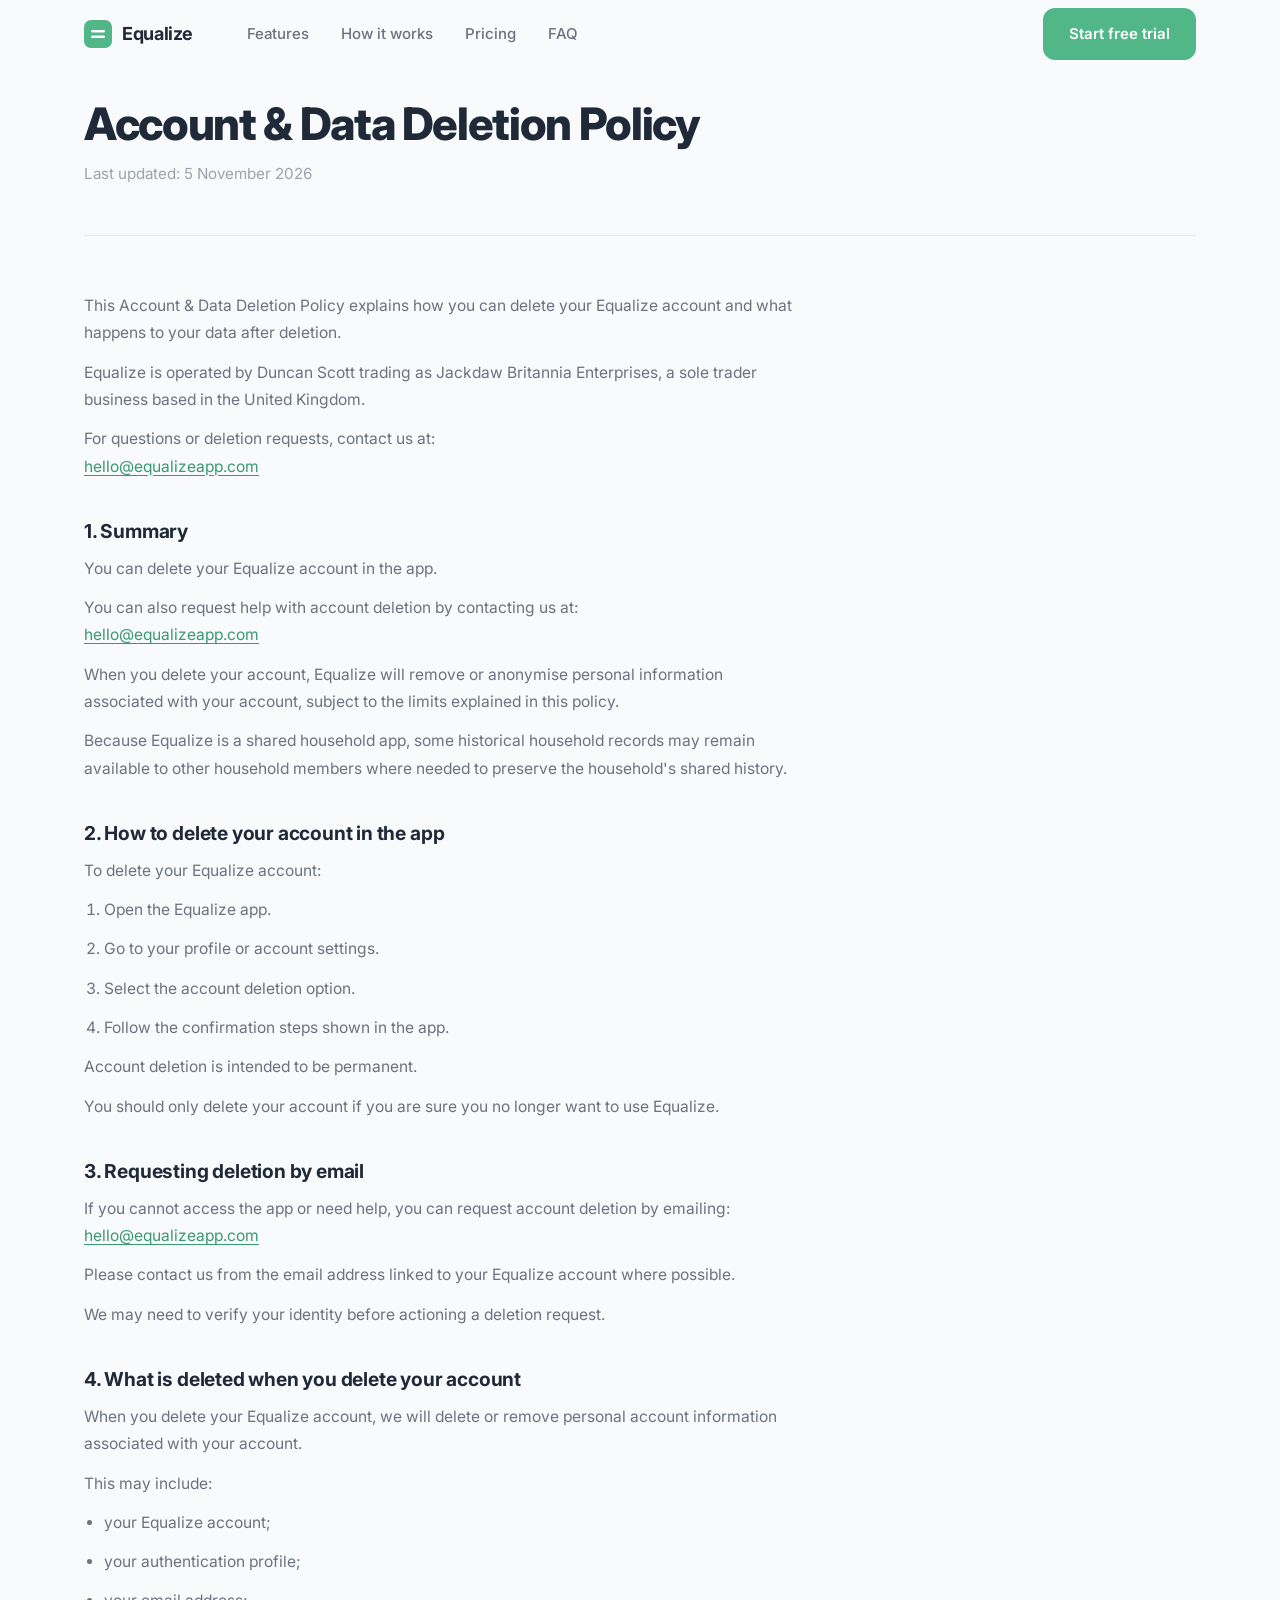
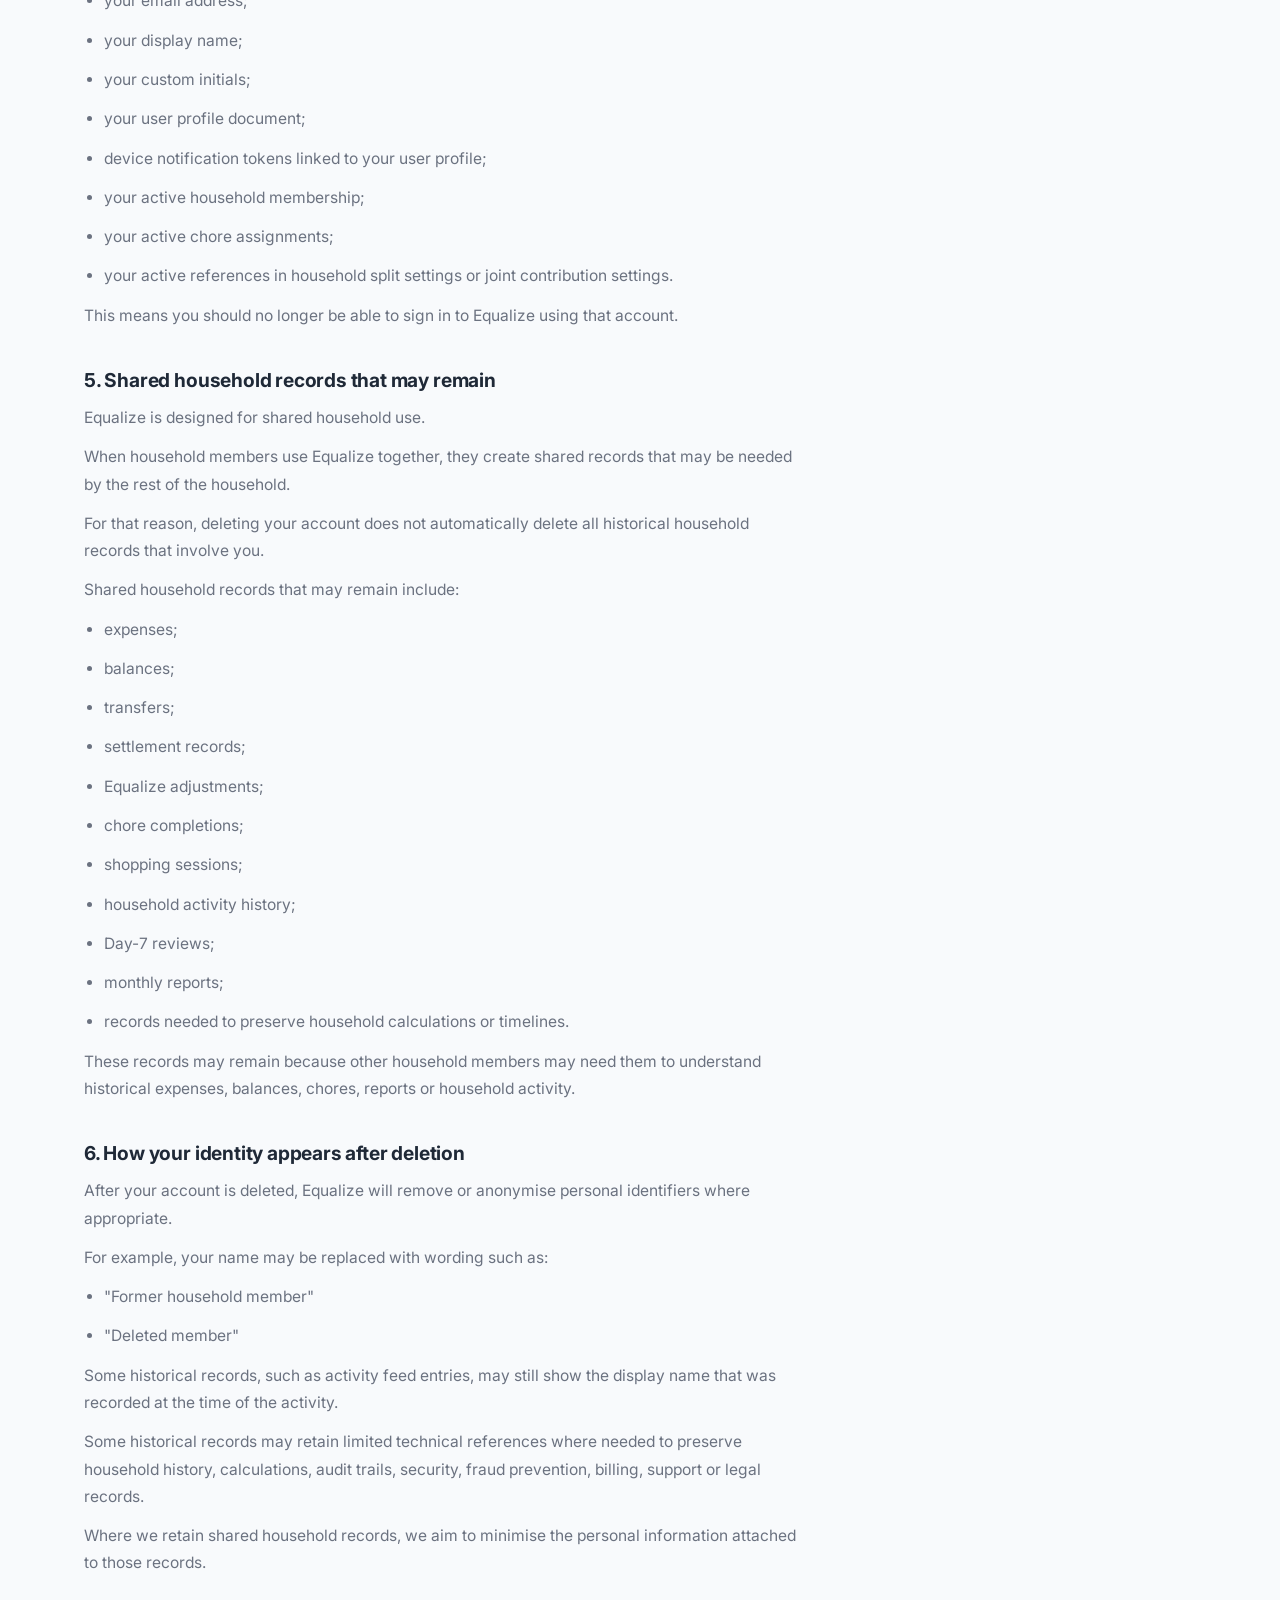
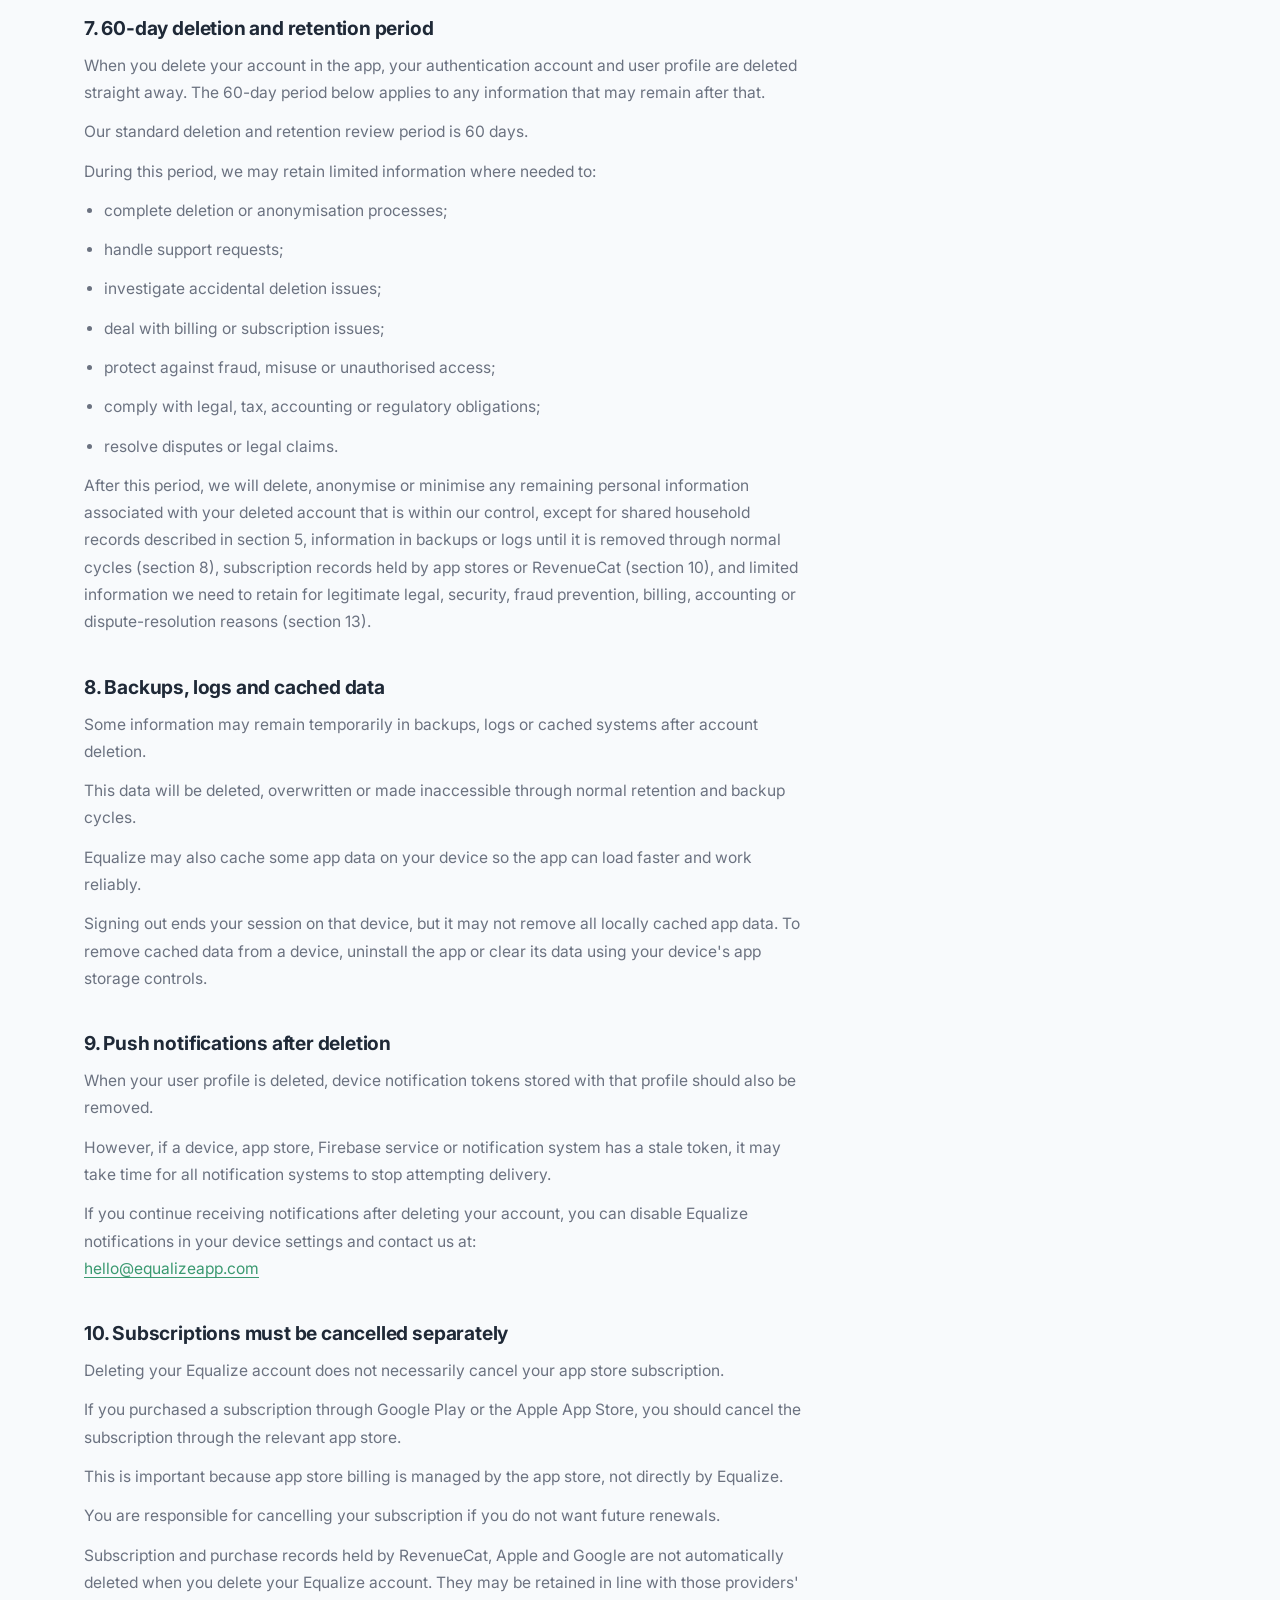
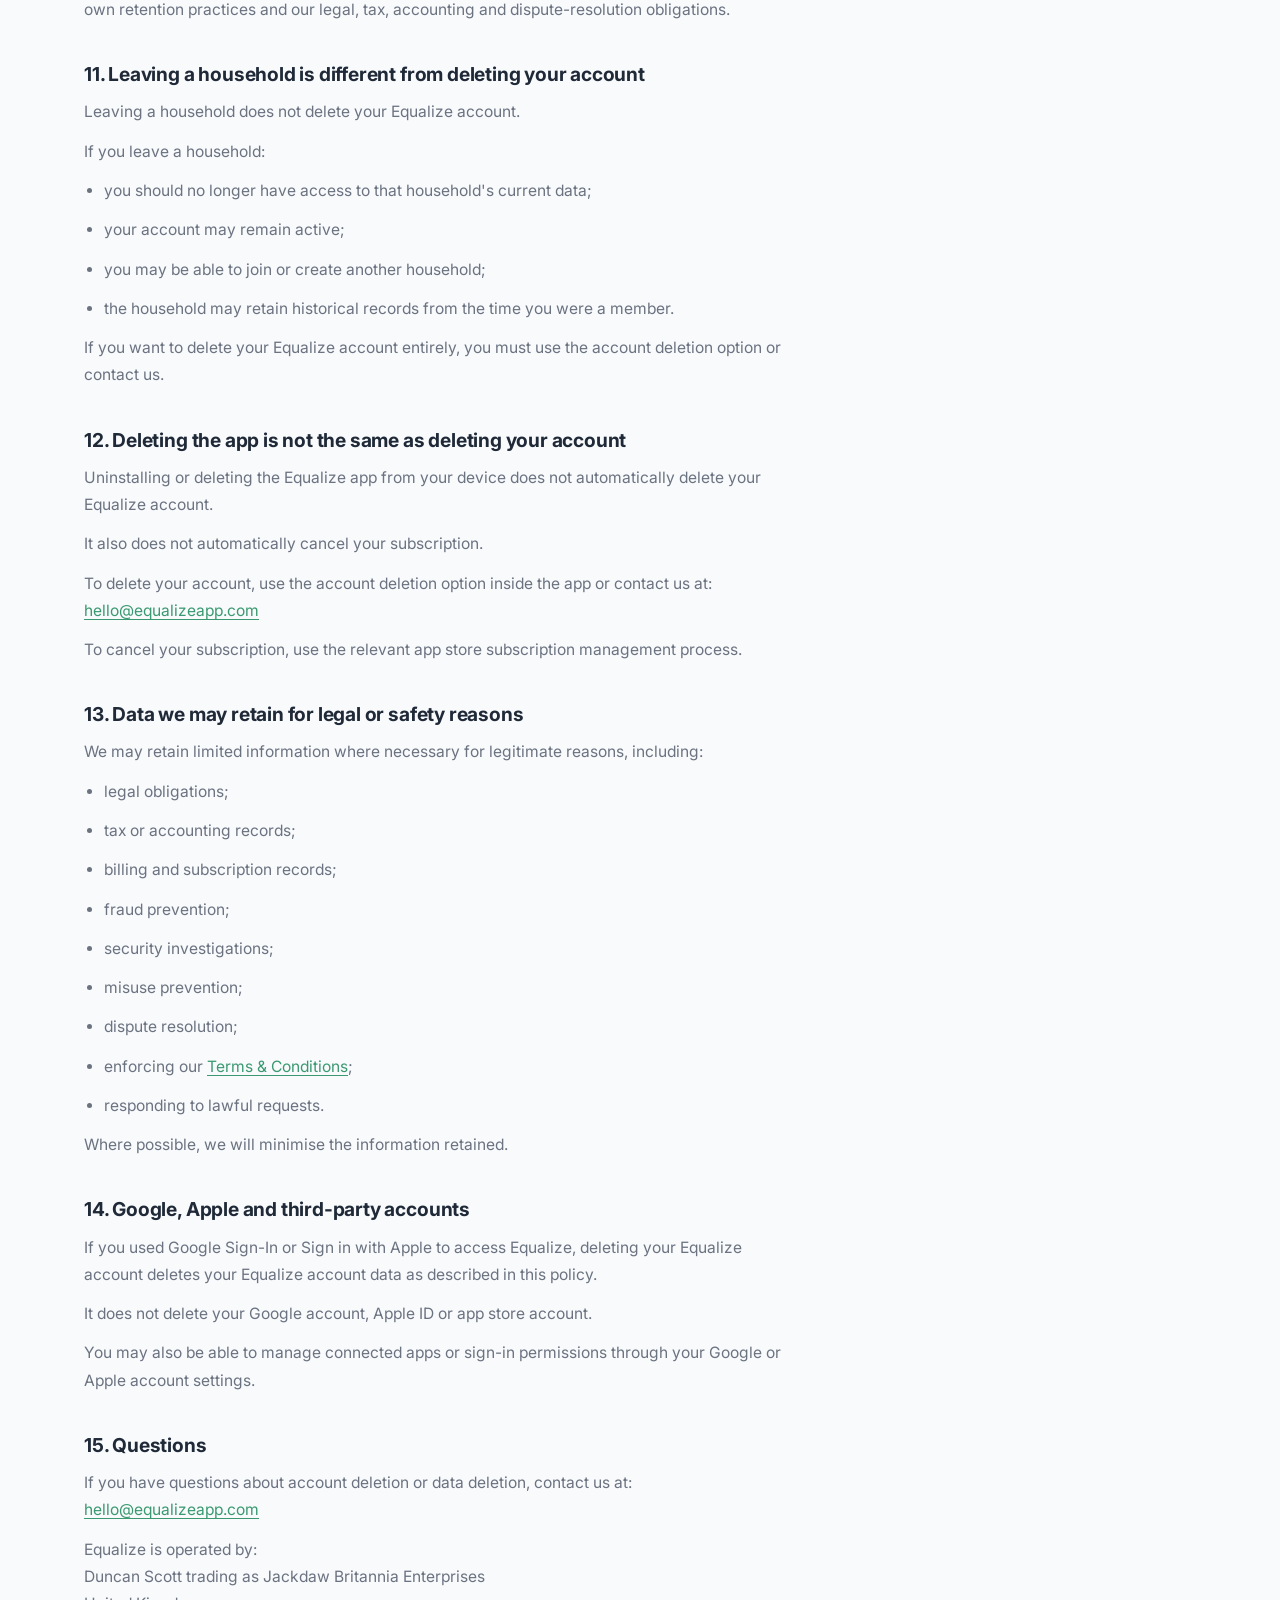
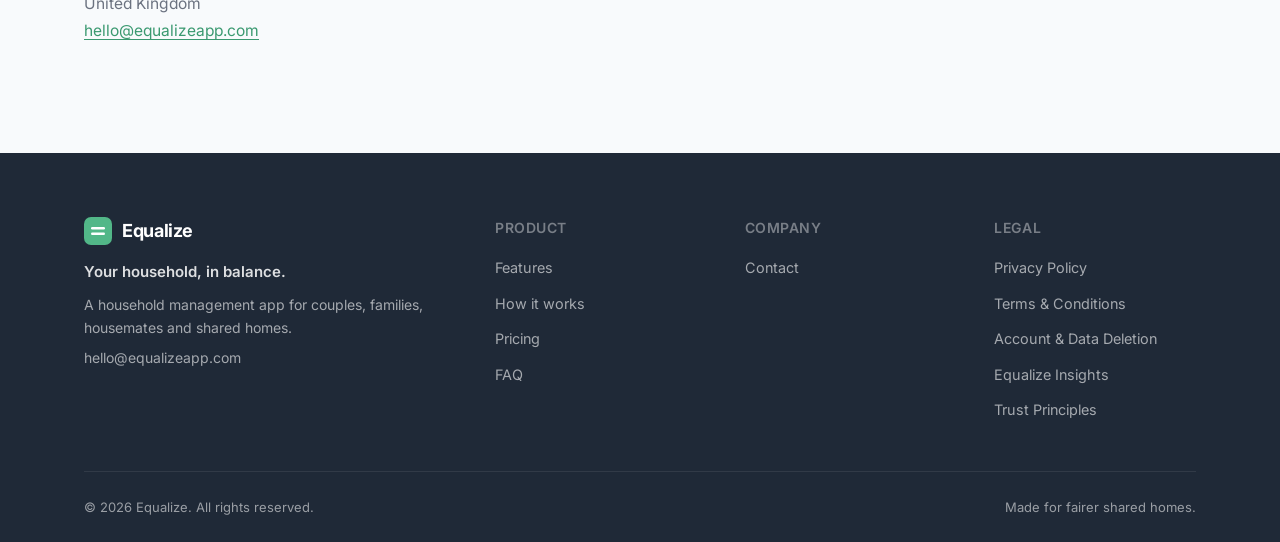
==== commit a2ca843d: "Update privacy and account deletion policies for launch - Disclose RevenueCat for subscription manag" ====
--- a/account-deletion.html
+++ b/account-deletion.html
@@ -57,7 +57,7 @@
 
       <div class="legal-header">
         <h1>Account &amp; Data Deletion Policy</h1>
-        <p>Last updated: 29 June 2026</p>
+        <p>Last updated: 5 November 2026</p>
       </div>
 
       <div class="legal-content">
@@ -137,10 +137,12 @@
           <li>"Former household member"</li>
           <li>"Deleted member"</li>
         </ul>
+        <p>Some historical records, such as activity feed entries, may still show the display name that was recorded at the time of the activity.</p>
         <p>Some historical records may retain limited technical references where needed to preserve household history, calculations, audit trails, security, fraud prevention, billing, support or legal records.</p>
         <p>Where we retain shared household records, we aim to minimise the personal information attached to those records.</p>
 
         <h2>7. 60-day deletion and retention period</h2>
+        <p>When you delete your account in the app, your authentication account and user profile are deleted straight away. The 60-day period below applies to any information that may remain after that.</p>
         <p>Our standard deletion and retention review period is 60 days.</p>
         <p>During this period, we may retain limited information where needed to:</p>
         <ul>
@@ -152,13 +154,13 @@
           <li>comply with legal, tax, accounting or regulatory obligations;</li>
           <li>resolve disputes or legal claims.</li>
         </ul>
-        <p>After this period, we will delete, anonymise or minimise personal information associated with your deleted account unless we need to retain certain information for legitimate legal, security, fraud prevention, billing, accounting or dispute-resolution reasons.</p>
+        <p>After this period, we will delete, anonymise or minimise any remaining personal information associated with your deleted account that is within our control, except for shared household records described in section 5, information in backups or logs until it is removed through normal cycles (section 8), subscription records held by app stores or RevenueCat (section 10), and limited information we need to retain for legitimate legal, security, fraud prevention, billing, accounting or dispute-resolution reasons (section 13).</p>
 
         <h2>8. Backups, logs and cached data</h2>
         <p>Some information may remain temporarily in backups, logs or cached systems after account deletion.</p>
         <p>This data will be deleted, overwritten or made inaccessible through normal retention and backup cycles.</p>
         <p>Equalize may also cache some app data on your device so the app can load faster and work reliably.</p>
-        <p>You can remove locally cached app data by signing out, uninstalling the app, or using your device's app storage controls.</p>
+        <p>Signing out ends your session on that device, but it may not remove all locally cached app data. To remove cached data from a device, uninstall the app or clear its data using your device's app storage controls.</p>
 
         <h2>9. Push notifications after deletion</h2>
         <p>When your user profile is deleted, device notification tokens stored with that profile should also be removed.</p>
@@ -171,6 +173,7 @@
         <p>If you purchased a subscription through Google Play or the Apple App Store, you should cancel the subscription through the relevant app store.</p>
         <p>This is important because app store billing is managed by the app store, not directly by Equalize.</p>
         <p>You are responsible for cancelling your subscription if you do not want future renewals.</p>
+        <p>Subscription and purchase records held by RevenueCat, Apple and Google are not automatically deleted when you delete your Equalize account. They may be retained in line with those providers' own retention practices and our legal, tax, accounting and dispute-resolution obligations.</p>
 
         <h2>11. Leaving a household is different from deleting your account</h2>
         <p>Leaving a household does not delete your Equalize account.</p>
